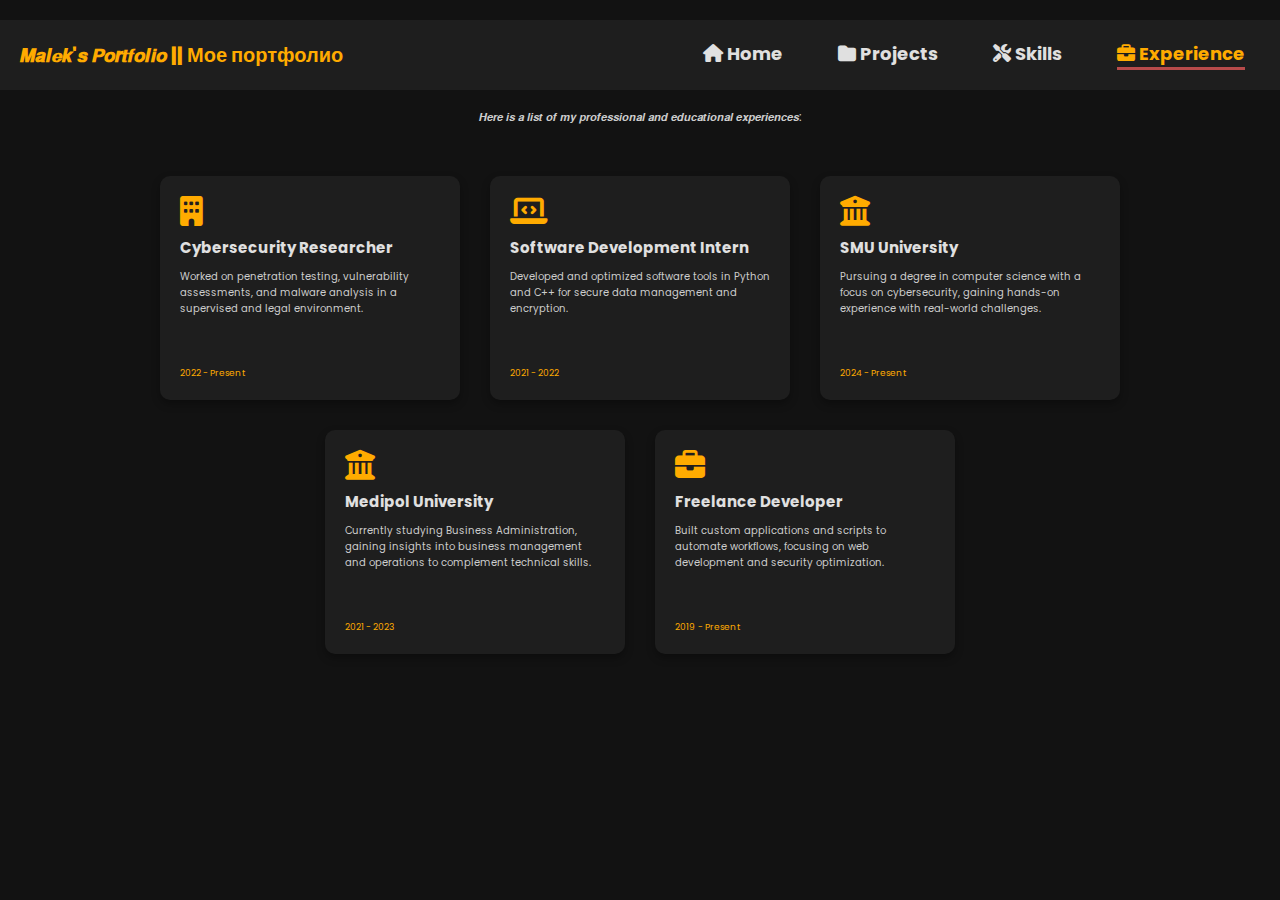
==== experience.html @ bccf7615 "Add files via upload" ====
<!DOCTYPE html>
<html lang="en">
<head>
    <meta charset="UTF-8">
    <meta name="viewport" content="width=device-width, initial-scale=1.0">
    <link rel="stylesheet" href="https://cdnjs.cloudflare.com/ajax/libs/font-awesome/6.5.2/css/all.min.css">
    <link rel="stylesheet" href="style.css">
    <title>My Experience</title>
    <style>
        /* Global Dark Theme Styles */
        body {
            font-family: 'Arial', sans-serif;
            margin: 0;
            padding: 0;
            background-color: #121212;
            color: #e0e0e0;
        }
        header {
            background-color: #1e1e1e;
            padding: 20px;
            text-align: center;
        }
        header .logo {
            font-size: 2rem;
            color: #ffab00;
            text-decoration: none;
        }
        nav a {
            color: #e0e0e0;
            margin: 0 15px;
            text-decoration: none;
            font-weight: bold;
        }
        nav a.active {
            color: #ffab00;
        }
        nav a:hover {
            color: #ffab00;
        }

        /* Experience Section */
        .experience {
            text-align: center;
            padding: 50px 0;
        }
        .experience h1 {
            font-size: 2.5rem;
            margin-bottom: 20px;
            color: #ffab00;
        }
        .experience p {
            font-size: 1.2rem;
            margin-bottom: 50px;
            color: #cccccc;
        }

        /* Experience Cards Layout */
        .experience-container {
            display: flex;
            justify-content: center;
            flex-wrap: wrap;
            gap: 30px;
        }

        .experience-card {
            background: #1e1e1e;
            padding: 20px;
            border-radius: 10px;
            width: 300px;
            box-shadow: 0 4px 8px rgba(0, 0, 0, 0.3);
            text-align: left;
            transition: transform 0.3s ease;
        }
        .experience-card:hover {
            transform: scale(1.05);
        }
        .experience-card i {
            font-size: 3rem;
            color: #ffab00;
            margin-bottom: 10px;
        }
        .experience-card h3 {
            font-size: 1.5rem;
            margin-bottom: 10px;
        }
        .experience-card p {
            font-size: 1rem;
            color: #cccccc;
            line-height: 1.6;
        }
        .experience-card span {
            display: block;
            font-size: 0.9rem;
            color: #ffab00;
            margin-top: 5px;
        }

        /* Responsive Design */
        @media (max-width: 768px) {
            header {
                padding: 10px 20px;
            }
            .experience h1 {
                font-size: 2rem;
            }
            .experience p {
                font-size: 1rem;
            }
            .experience-card {
                width: 100%;
            }
        }
    </style>
</head>

<body>
    <header>
        <a href="index.html" class="logo">𝙈𝙖𝙡𝙚𝙠'𝙨 𝙋𝙤𝙧𝙩𝙛𝙤𝙡𝙞𝙤 || Мое портфолио</a>
        <nav>
            <a href="index.html"><i class="fa-solid fa-house"></i> Home</a>
            <a href="projects.html"><i class="fa-solid fa-folder"></i> Projects</a>
            <a href="skills.html"><i class="fa-solid fa-tools"></i> Skills</a>
            <a href="experience.html" class="active"><i class="fa-solid fa-briefcase"></i> Experience</a>
        </nav>
    </header>

    <section class="experience">
        <h1>My Experience</h1>
        <p>𝙃𝙚𝙧𝙚 𝙞𝙨 𝙖 𝙡𝙞𝙨𝙩 𝙤𝙛 𝙢𝙮 𝙥𝙧𝙤𝙛𝙚𝙨𝙨𝙞𝙤𝙣𝙖𝙡 𝙖𝙣𝙙 𝙚𝙙𝙪𝙘𝙖𝙩𝙞𝙤𝙣𝙖𝙡 𝙚𝙭𝙥𝙚𝙧𝙞𝙚𝙣𝙘𝙚𝙨:</p>

        <div class="experience-container">
            <!-- Experience 1: Job -->
            <div class="experience-card">
                <i class="fa-solid fa-building"></i>
                <h3>Cybersecurity Researcher</h3>
                <p>Worked on penetration testing, vulnerability assessments, and malware analysis in a supervised and legal environment.</p>
                <span>2022 - Present</span>
            </div>

            <!-- Experience 2: Internship -->
            <div class="experience-card">
                <i class="fa-solid fa-laptop-code"></i>
                <h3>Software Development Intern</h3>
                <p>Developed and optimized software tools in Python and C++ for secure data management and encryption.</p>
                <span>2021 - 2022</span>
            </div>

            <!-- Experience 3: SMU University -->
            <div class="experience-card">
                <i class="fa-solid fa-university"></i>
                <h3>SMU University</h3>
                <p>Pursuing a degree in computer science with a focus on cybersecurity, gaining hands-on experience with real-world challenges.</p>
                <span>2024 - Present</span>
            </div>

            <!-- Experience 4: Business Administration at Medipol University -->
            <div class="experience-card">
                <i class="fa-solid fa-university"></i>
                <h3>Medipol University</h3>
                <p>Currently studying Business Administration, gaining insights into business management and operations to complement technical skills.</p>
                <span>2021 - 2023</span>
            </div>

            <!-- Experience 5: Freelance -->
            <div class="experience-card">
                <i class="fa-solid fa-briefcase"></i>
                <h3>Freelance Developer</h3>
                <p>Built custom applications and scripts to automate workflows, focusing on web development and security optimization.</p>
                <span>2019 - Present</span>
            </div>
        </div>
    </section>

    <script src="script.js"></script>
</body>
</html>
---- style.css ----
@import url('https://fonts.googleapis.com/css2?family=Poppins:wght@100;200;300;400;500;600&display=swap');

*{
    margin: 0;
    padding: 0;
    box-sizing: border-box;
    text-decoration: none;
    border: none;
    outline: none;
    font-family: 'Poppins', sans-serif;
}

.projects h1 {
    font-size: 4rem; /* Increase size for the heading */
}

.projects p {
    font-size: 2rem; /* Increase size for the paragraph */
}

.projects ul li {
    font-size: 2rem; /* Increase size for the list items */
}



html{
    font-size: 62.5%;
}

body{
    width: 100%;
    height: 100vh;
    overflow-x: hidden;
    background-color: black;
    color: white;
    overflow: hidden; /* Disables scrolling */
    height: 100%; 
}

.bottom-right-gif {
    position: fixed;   /* Keep it fixed so it stays in the bottom right even when scrolling */
    bottom: 20px;      /* Distance from the bottom of the page */
    right: 20px;       /* Distance from the right of the page */
    width: 150px;      /* Adjust the width as needed */
    height: auto;      /* Maintain aspect ratio */
    z-index: 1000;     /* Ensure it's above other content */
}


header{
    margin-top: 20px;
    position: fixed;
    top: 0;
    left: 0;
    width: 100%;
    padding: 1rem 9%;
    background-color: transparent;
    filter: drop-shadow(10px);
    display: flex;
    justify-content: space-between;
    align-items: center;
    z-index: 100;
}

header nav {
    display: flex; /* Use flexbox for layout */
    justify-content: center; /* Center the nav items */
    gap: 25px; /* Add space between the nav items */
}


.logo{
    font-size: 3rem;
    color: #b74b4b;
    font-weight: 800;
    z-index: 1000;
    cursor: pointer;
    transition: top 0.5s ease;
}

.logo:hover{
    transform: scale(1.1);
}

nav a{
    font-size: 1.8rem;
    color: white;
    margin-left: 4rem;
    font-weight: 500;
    transition: 0.3s ease;
    border-bottom: 3px solid transparent;
    
}

nav a:hover,
nav a.active{
    color: #b74b4b;
    border-bottom: 3px solid #b74b4b;
}

@media(max-width:995px){
    nav{
        position: absolute;
        display: none;
        top: 0;
        right: 0;
        width: 40%;
        border-left: 3px solid #b74b4b;
        border-bottom: 3px solid #b74b4b;
        border-bottom-left-radius: 2rem;
        padding: 1rem solid;
        background-color: #161616;
        border-top: 0.1rem solid rgba(0,0,0,0.1);
    }

    nav.active{
        display: block;
    }

    nav a{
        display: block;
        font-size: 2rem;
        margin: 3rem 0;
    }

    nav a:hover,
    nav a.active{
        padding: 1rem;
        border-radius: 0.5rem;
        border-bottom: 0.5rem solid #b74b4b;
    }
}

section{
    min-height: 100vh;
    padding: 5rem 9% 5rem;
}

.home{
    display: flex;
    justify-content: center;
    align-items: center;
    gap: 8rem;
    background-color: black;
}

.home .home-content h1{
    font-size: 6rem;
    font-weight: 700;
    line-height: 1.3;
}

span{
    color: #b74b4b;
}

.home-content h3{
    font-size: 4rem;
    margin-bottom: 1rem;
    font-weight: 700;
}

.home-content p{
    font-size: 1.6rem;
}

.home-img{
    border-radius: 50%;
}

.home-img img{
    position: relative;
    width: 32vw;
    border-radius: 50%;
    box-shadow: 0 0 25px solid #b74b4b;
    cursor: pointer;
    transition: 0.2s linear;
}

.home-img img:hover{
    font-size: 1.8rem;
    font-weight: 500;
}

.social-icons a{
    display: inline-flex;
    justify-content: center;
    align-items: center;
    width: 4rem;
    height: 4rem;
    background-color: transparent;
    border: 0.2rem solid #b74b4b;
    font-size: 2rem;
    border-radius: 50%;
    margin: 3rem 1.5rem 3rem 0;
    transition: 0.3s ease;
    color: #b74b4b;
}

.social-icons a:hover{
    color: black;
    transform: scale(1.3) translateY(-5px);
    background-color: #b74b4b;
    box-shadow: 0  0 25px #b74b4b;
}

.btn{
    display: inline-block;
    padding: 1rem 2.8rem;
    background-color: black;
    border-radius: 4rem;
    font-size: 1.6rem;
    color: #b74b4b;
    letter-spacing: 0.3rem;
    font-weight: 600;
    border: 2px solid #b74b4b;
    transition: 0.3s ease;
    cursor: pointer;
}

.btn:hover{
    transform: scale3d(1.03);
    background-color: #b74b4b;
    color: black;
    box-shadow: 0 0 25px #b74b4b;
}

.typing-text{
    font-size: 34px;
    font-weight: 600;
    min-width: 280px;
}

.typing-text span{
    position: relative;
}

.typing-text span::before{
    content: "software Developer";
    color: #b74b4b;
    animation: words 20s infinite;
}

.typing-text span::after{
    content: "";
    background-color: black;
    position: absolute;
    width: calc(100% + 8px);
    height: 100%;
    border-left: 3px solid black;
    right: -8;
    animation: cursor 0.6s infinite;
}

@keyframes cursor{
    to{
        border-left: 3px solid #b74b4b;
    }
}

@keyframes words{
    0%, 20%{
        content: "Developer";
    }
    21%, 40%{
        content: "Student";
    }
    41%, 60%{
        content: "Researcher";
    }
    81%, 100%{
        content: "Script Writer";
    }
}

@media (max-width: 1000px){
    .home{
        gap: 4rem;
    }
}

@media(max-width:995px){
    .home{
        flex-direction: column;
        margin: 5rem 4rem;
    }

    .home .home-content h3{
        font-size: 2.5rem;
    }

    .home-content h1{
        font-size: 5rem;
    }

    .home-img img{
        width: 70vw;
        margin-top: 4rem;
    }
}
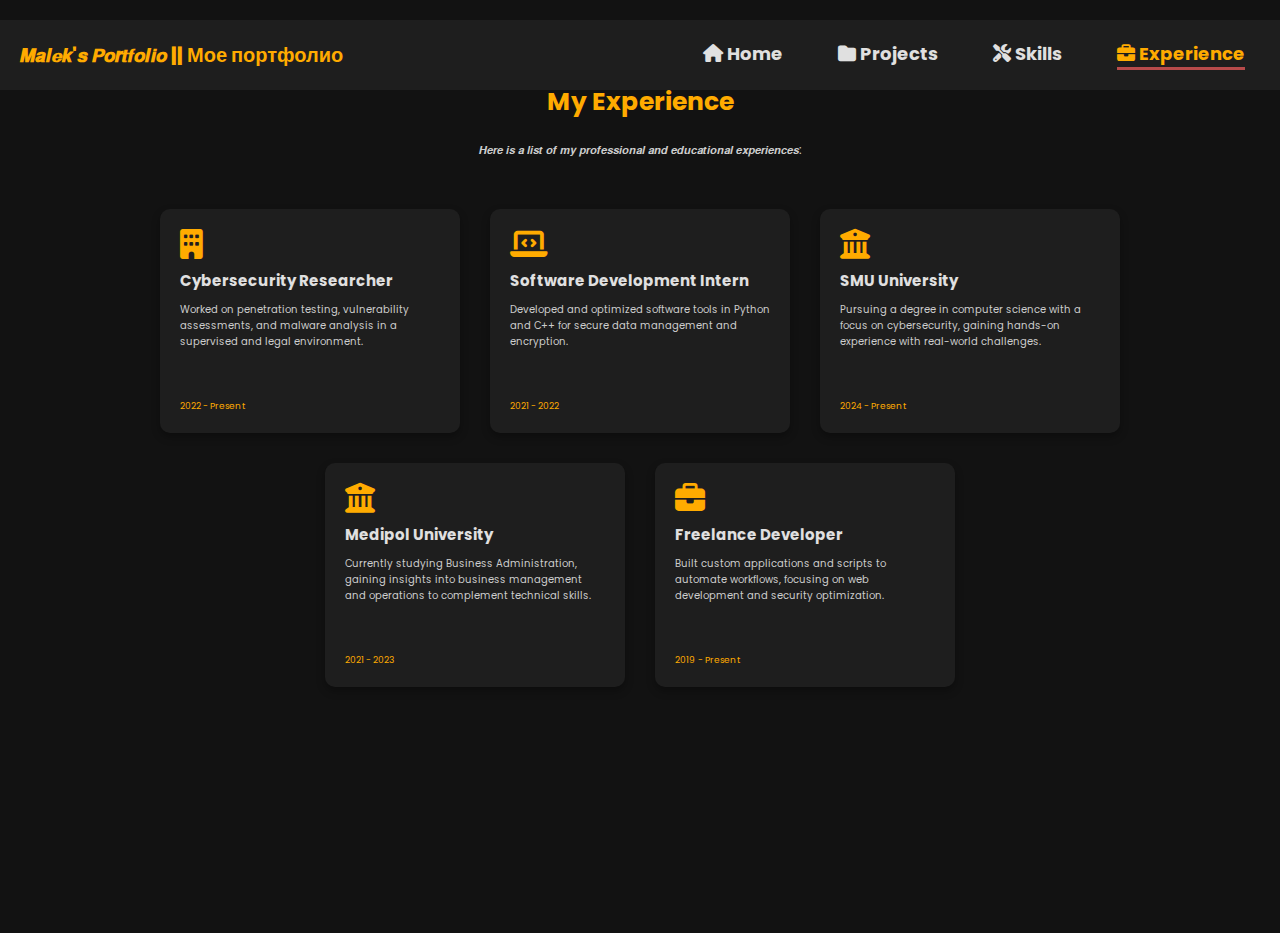
==== commit 458efaa0: "new new new" ====
--- a/experience.html
+++ b/experience.html
@@ -5,7 +5,7 @@
     <meta name="viewport" content="width=device-width, initial-scale=1.0">
     <link rel="stylesheet" href="https://cdnjs.cloudflare.com/ajax/libs/font-awesome/6.5.2/css/all.min.css">
     <link rel="stylesheet" href="style.css">
-    <title>My Experience</title>
+    <br><br><br><title>My Experience</title>
     <style>
         /* Global Dark Theme Styles */
         body {
--- a/style.css
+++ b/style.css
@@ -9,6 +9,37 @@
     outline: none;
     font-family: 'Poppins', sans-serif;
 }
+
+img {
+    max-width: 100%;
+    height: auto;
+  }
+
+/* Desktop styles */
+.container {
+    display: flex;
+    flex-direction: row;
+  }
+  
+  /* Mobile styles */
+  @media (max-width: 768px) {
+    .container {
+      flex-direction: column;
+    }
+  }
+  
+  @media (max-width: 480px) {
+    /* Styles for phones */
+    body {
+      font-size: 14px;
+    }
+  }
+  @media (max-width: 768px) {
+    /* Styles for tablets and smaller screens */
+    body {
+      font-size: 16px;
+    }
+  }
 
 .projects h1 {
     font-size: 4rem; /* Increase size for the heading */
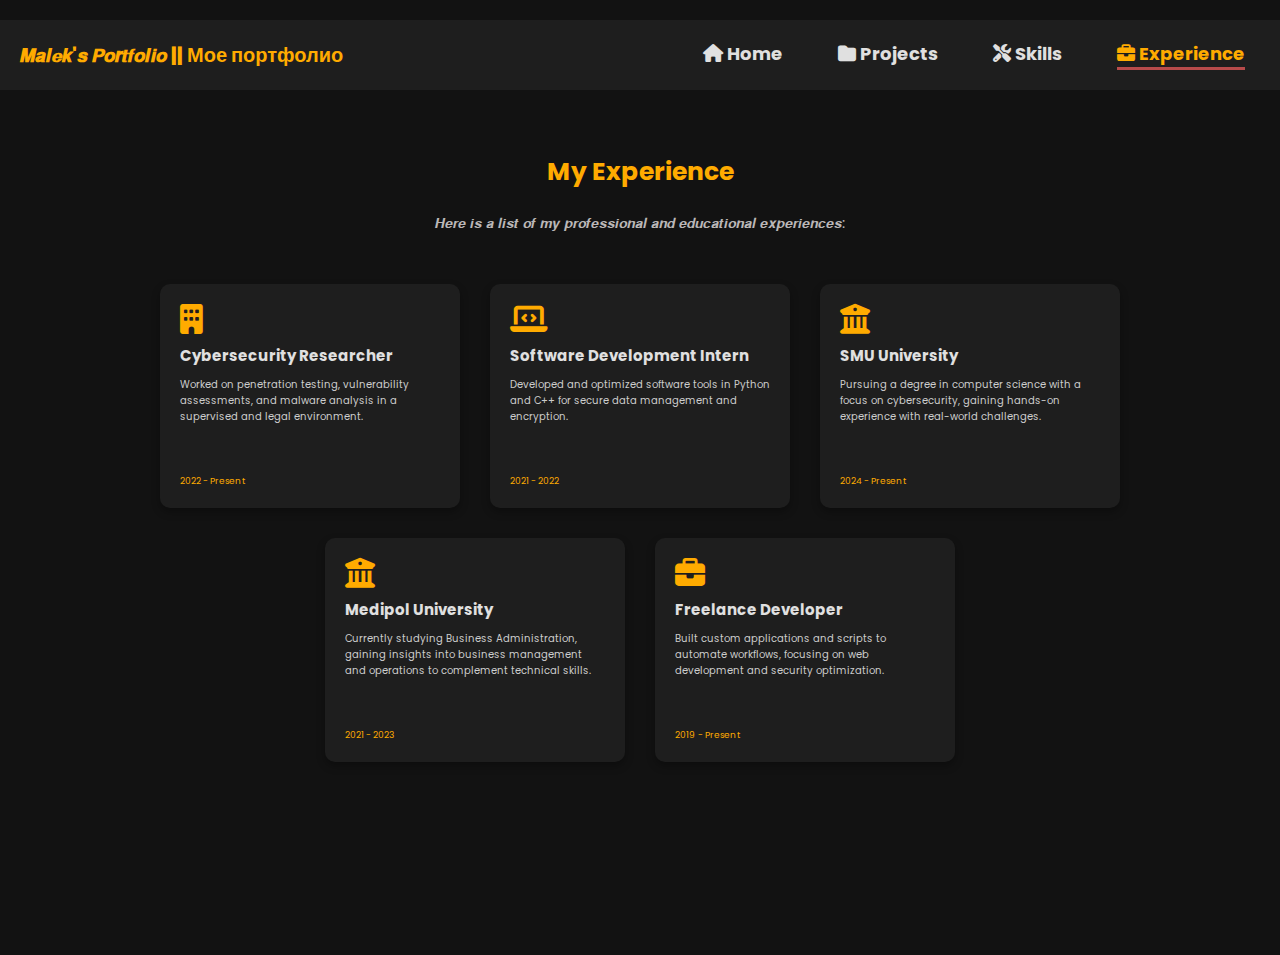
==== commit b666b468: "these are the new changes" ====
--- a/experience.html
+++ b/experience.html
@@ -5,7 +5,8 @@
     <meta name="viewport" content="width=device-width, initial-scale=1.0">
     <link rel="stylesheet" href="https://cdnjs.cloudflare.com/ajax/libs/font-awesome/6.5.2/css/all.min.css">
     <link rel="stylesheet" href="style.css">
-    <br><br><br><title>My Experience</title>
+    <link rel="icon" href="giga.png" type="image/x-icon">
+    <br><br><br><br><br><title>Experience</title>
     <style>
         /* Global Dark Theme Styles */
         body {
@@ -14,12 +15,21 @@
             padding: 0;
             background-color: #121212;
             color: #e0e0e0;
+            overflow-y: auto;
         }
         header {
-            background-color: #1e1e1e;
-            padding: 20px;
-            text-align: center;
-        }
+    background-color: #1e1e1e;
+    padding: 20px;
+    text-align: center;
+    position: fixed;
+    width: 100%;
+    top: 0;
+    left: 0;
+    z-index: 1000;
+    transition: top 0.3s ease; /* Smooth transition */
+    overflow-y: auto;
+}
+
         header .logo {
             font-size: 2rem;
             color: #ffab00;
@@ -49,9 +59,9 @@
             color: #ffab00;
         }
         .experience p {
-            font-size: 1.2rem;
+            font-size: 1.5rem;
             margin-bottom: 50px;
-            color: #cccccc;
+            color: #bab7b7;
         }
 
         /* Experience Cards Layout */
@@ -125,7 +135,7 @@
     </header>
 
     <section class="experience">
-        <h1>My Experience</h1>
+        <br<br><br><br><br><h1>My Experience</h1>
         <p>𝙃𝙚𝙧𝙚 𝙞𝙨 𝙖 𝙡𝙞𝙨𝙩 𝙤𝙛 𝙢𝙮 𝙥𝙧𝙤𝙛𝙚𝙨𝙨𝙞𝙤𝙣𝙖𝙡 𝙖𝙣𝙙 𝙚𝙙𝙪𝙘𝙖𝙩𝙞𝙤𝙣𝙖𝙡 𝙚𝙭𝙥𝙚𝙧𝙞𝙚𝙣𝙘𝙚𝙨:</p>
 
         <div class="experience-container">
--- a/style.css
+++ b/style.css
@@ -21,25 +21,7 @@
     flex-direction: row;
   }
   
-  /* Mobile styles */
-  @media (max-width: 768px) {
-    .container {
-      flex-direction: column;
-    }
-  }
-  
-  @media (max-width: 480px) {
-    /* Styles for phones */
-    body {
-      font-size: 14px;
-    }
-  }
-  @media (max-width: 768px) {
-    /* Styles for tablets and smaller screens */
-    body {
-      font-size: 16px;
-    }
-  }
+
 
 .projects h1 {
     font-size: 4rem; /* Increase size for the heading */
@@ -103,7 +85,7 @@
 
 .logo{
     font-size: 3rem;
-    color: #b74b4b;
+    color: #838383;
     font-weight: 800;
     z-index: 1000;
     cursor: pointer;
@@ -130,38 +112,7 @@
     border-bottom: 3px solid #b74b4b;
 }
 
-@media(max-width:995px){
-    nav{
-        position: absolute;
-        display: none;
-        top: 0;
-        right: 0;
-        width: 40%;
-        border-left: 3px solid #b74b4b;
-        border-bottom: 3px solid #b74b4b;
-        border-bottom-left-radius: 2rem;
-        padding: 1rem solid;
-        background-color: #161616;
-        border-top: 0.1rem solid rgba(0,0,0,0.1);
-    }
-
-    nav.active{
-        display: block;
-    }
-
-    nav a{
-        display: block;
-        font-size: 2rem;
-        margin: 3rem 0;
-    }
-
-    nav a:hover,
-    nav a.active{
-        padding: 1rem;
-        border-radius: 0.5rem;
-        border-bottom: 0.5rem solid #b74b4b;
-    }
-}
+
 
 section{
     min-height: 100vh;
@@ -196,20 +147,19 @@
     font-size: 1.6rem;
 }
 
-.home-img{
-    border-radius: 50%;
-}
-
-.home-img img{
+.home-img {
+    /* Removed border-radius to ensure the parent container has no rounding */
+}
+
+.home-img img {
     position: relative;
-    width: 32vw;
-    border-radius: 50%;
-    box-shadow: 0 0 25px solid #b74b4b;
+    width: 200vw; /* Increased width to make the GIF bigger */
+    box-shadow: none; /* Removed the box-shadow (border) */
     cursor: pointer;
     transition: 0.2s linear;
 }
 
-.home-img img:hover{
+.home-img img:hover {
     font-size: 1.8rem;
     font-weight: 500;
 }
@@ -269,7 +219,7 @@
 
 .typing-text span::before{
     content: "software Developer";
-    color: #b74b4b;
+    color: hsl(216, 2%, 51%);
     animation: words 20s infinite;
 }
 
@@ -305,29 +255,3 @@
     }
 }
 
-@media (max-width: 1000px){
-    .home{
-        gap: 4rem;
-    }
-}
-
-@media(max-width:995px){
-    .home{
-        flex-direction: column;
-        margin: 5rem 4rem;
-    }
-
-    .home .home-content h3{
-        font-size: 2.5rem;
-    }
-
-    .home-content h1{
-        font-size: 5rem;
-    }
-
-    .home-img img{
-        width: 70vw;
-        margin-top: 4rem;
-    }
-}
-
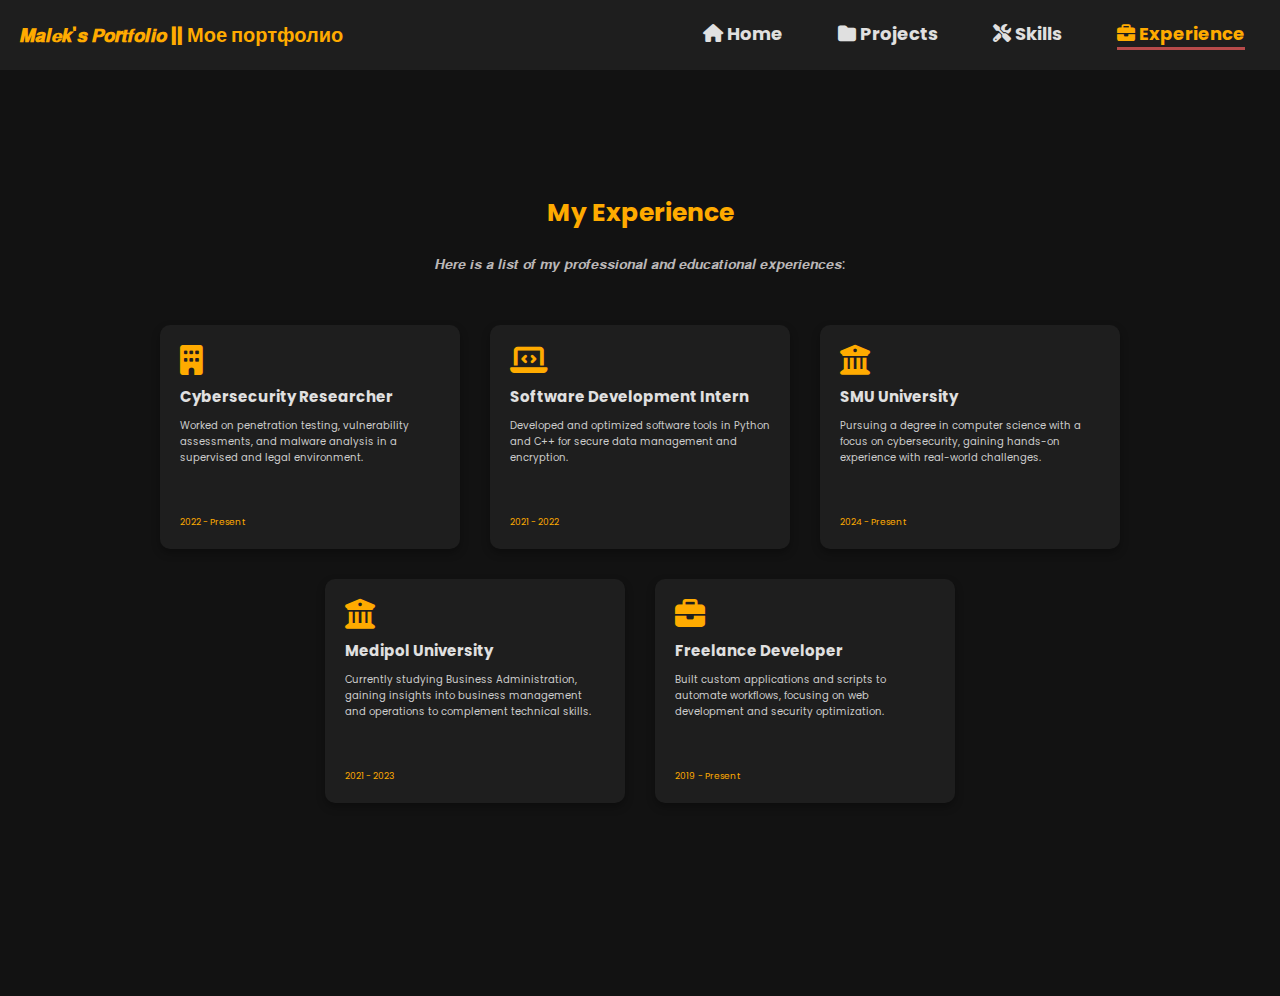
==== commit 6337114b: "newest changes" ====
--- a/experience.html
+++ b/experience.html
@@ -6,11 +6,12 @@
     <link rel="stylesheet" href="https://cdnjs.cloudflare.com/ajax/libs/font-awesome/6.5.2/css/all.min.css">
     <link rel="stylesheet" href="style.css">
     <link rel="icon" href="giga.png" type="image/x-icon">
-    <br><br><br><br><br><title>Experience</title>
+    <br<br><br><br><br><br<br><br><br><br><title>Experience</title>
     <style>
         /* Global Dark Theme Styles */
-        body {
+        html, body {
             font-family: 'Arial', sans-serif;
+            height: 125;
             margin: 0;
             padding: 0;
             background-color: #121212;
@@ -18,17 +19,17 @@
             overflow-y: auto;
         }
         header {
-    background-color: #1e1e1e;
-    padding: 20px;
-    text-align: center;
-    position: fixed;
-    width: 100%;
-    top: 0;
-    left: 0;
-    z-index: 1000;
-    transition: top 0.3s ease; /* Smooth transition */
-    overflow-y: auto;
-}
+            background-color: #1e1e1e;
+            padding: 20px;
+            text-align: center;
+            position: fixed;
+            width: 100%;
+            top: 0;
+            left: 0;
+            z-index: 1000;
+            margin: 0; /* Ensure no margin above the header */
+            }
+
 
         header .logo {
             font-size: 2rem;
@@ -108,7 +109,22 @@
         /* Responsive Design */
         @media (max-width: 768px) {
             header {
-                padding: 10px 20px;
+            background-color: #1e1e1e;
+            padding: 20px;
+            text-align: center;
+            position: fixed;
+            width: 100%;
+            top: 0;
+            left: 0;
+            z-index: 1000;
+            margin: 0; /* Ensure no margin above the header */
+            }
+
+            header .logo {
+                font-size: 2rem;
+                 color: #ffab00;
+                text-decoration: none;
+
             }
             .experience h1 {
                 font-size: 2rem;
--- a/style.css
+++ b/style.css
@@ -17,10 +17,30 @@
 
 /* Desktop styles */
 .container {
+    width: 400px;
+    height: 225px;
+    float: right;
+     position: relative;
+     top: -500px;
+    flex: center;
+    margin: 500px;
     display: flex;
-    flex-direction: row;
+    justify-content: flex-end;
   }
   
+.container gif {
+        position: absolute; /* Allows precise placement */
+        top: 50px;  /* Adjust this value to move the GIF up or down */
+        right: 30px; /* Adjust this value to move the GIF left or right */
+        width: 150px;  /* Adjust the width of the GIF */
+        height: 150px; /* Adjust the height of the GIF */
+        z-index: 2;    /* Ensures the GIF stays on top of the video */  
+}
+
+iframe {
+    z-index: 1; /* Ensures the video stays behind the GIF */
+}
+
 
 
 .projects h1 {
@@ -47,7 +67,7 @@
     overflow-x: hidden;
     background-color: black;
     color: white;
-    overflow: hidden; /* Disables scrolling */
+    overflow-y: auto; /* Disables scrolling */
     height: 100%; 
 }
 
@@ -68,12 +88,13 @@
     left: 0;
     width: 100%;
     padding: 1rem 9%;
-    background-color: transparent;
+    background-color: #000000;
     filter: drop-shadow(10px);
     display: flex;
     justify-content: space-between;
     align-items: center;
-    z-index: 100;
+    z-index: 1000;
+    margin: 0;
 }
 
 header nav {
@@ -157,11 +178,13 @@
     box-shadow: none; /* Removed the box-shadow (border) */
     cursor: pointer;
     transition: 0.2s linear;
+    z-index: 100;
 }
 
 .home-img img:hover {
     font-size: 1.8rem;
     font-weight: 500;
+    z-index: 100;
 }
 
 .social-icons a{
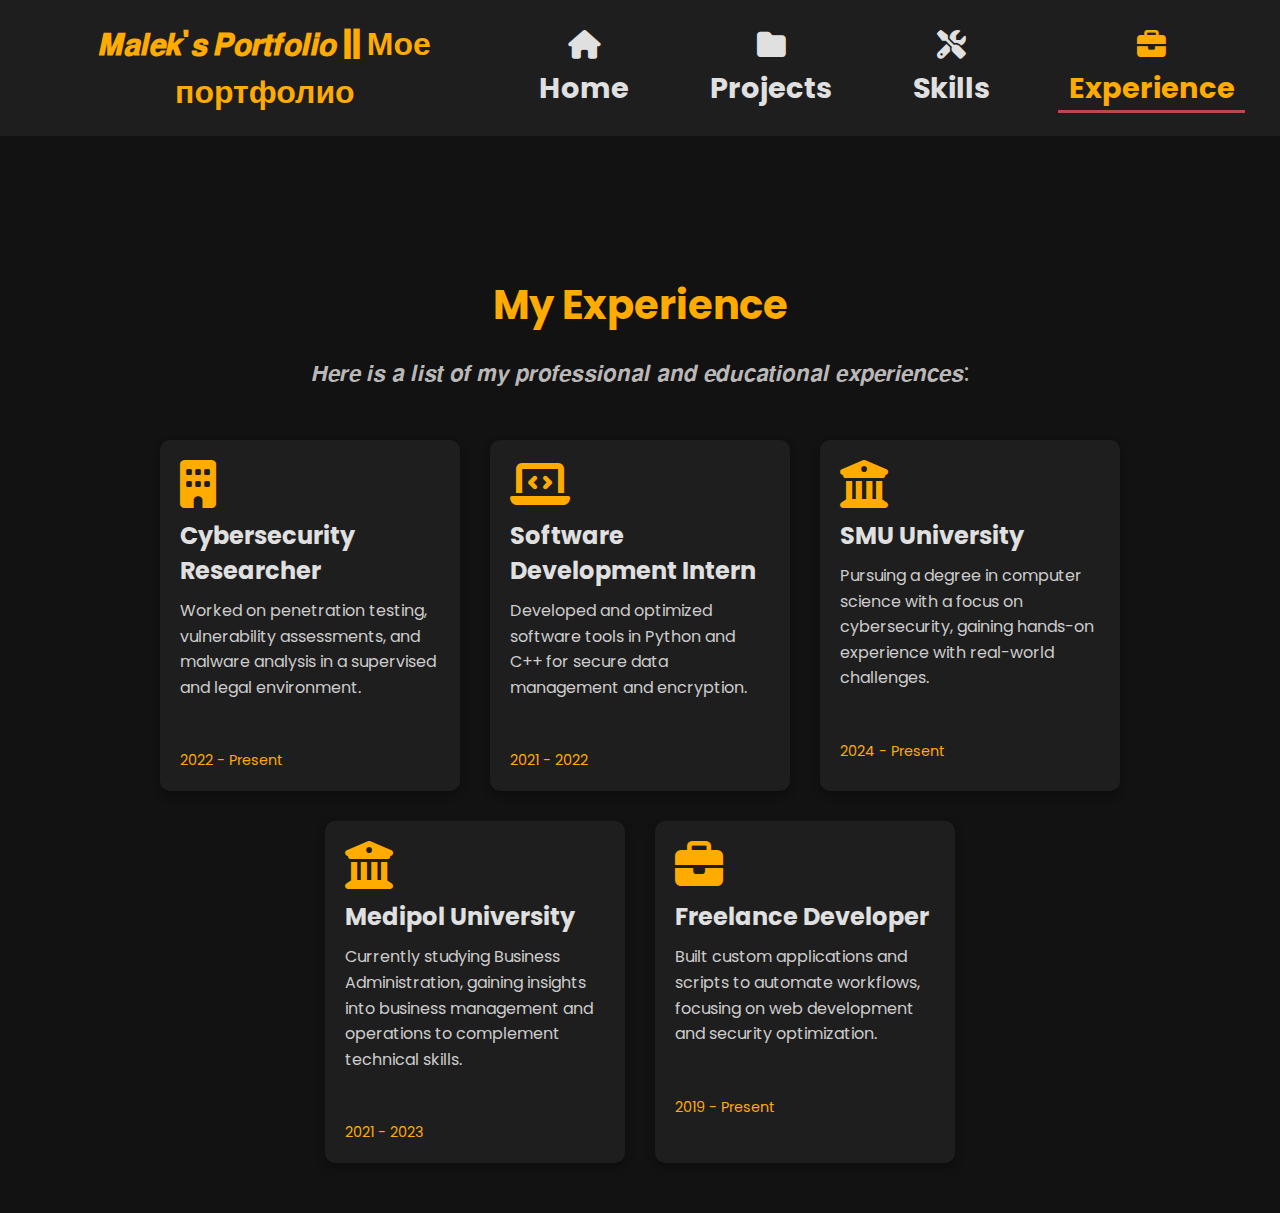
==== commit 706b4db7: "newest dosto" ====
--- a/experience.html
+++ b/experience.html
@@ -28,7 +28,8 @@
             left: 0;
             z-index: 1000;
             margin: 0; /* Ensure no margin above the header */
-            }
+            overflow-y: auto;
+        }
 
 
         header .logo {
--- a/style.css
+++ b/style.css
@@ -55,12 +55,6 @@
     font-size: 2rem; /* Increase size for the list items */
 }
 
-
-
-html{
-    font-size: 62.5%;
-}
-
 body{
     width: 100%;
     height: 100vh;
@@ -187,17 +181,17 @@
     z-index: 100;
 }
 
-.social-icons a{
-    display: inline-flex;
-    justify-content: center;
-    align-items: center;
+.social-icons a {
+    display: inline-flex;  /* Makes the links align like inline elements, while using flexbox layout */
+    justify-content: center; /* Center the icon inside the link */
+    align-items: center; /* Vertically center the icon */
     width: 4rem;
     height: 4rem;
     background-color: transparent;
     border: 0.2rem solid #b74b4b;
     font-size: 2rem;
-    border-radius: 50%;
-    margin: 3rem 1.5rem 3rem 0;
+    border-radius: 50%; /* Makes the icon circular */
+    margin: 1rem; /* Adjust margin for better spacing */
     transition: 0.3s ease;
     color: #b74b4b;
 }
@@ -208,6 +202,7 @@
     background-color: #b74b4b;
     box-shadow: 0  0 25px #b74b4b;
 }
+
 
 .btn{
     display: inline-block;
@@ -274,7 +269,7 @@
         content: "Researcher";
     }
     81%, 100%{
-        content: "Script Writer";
-    }
-}
-
+        content: "Scripter";
+    }
+}
+
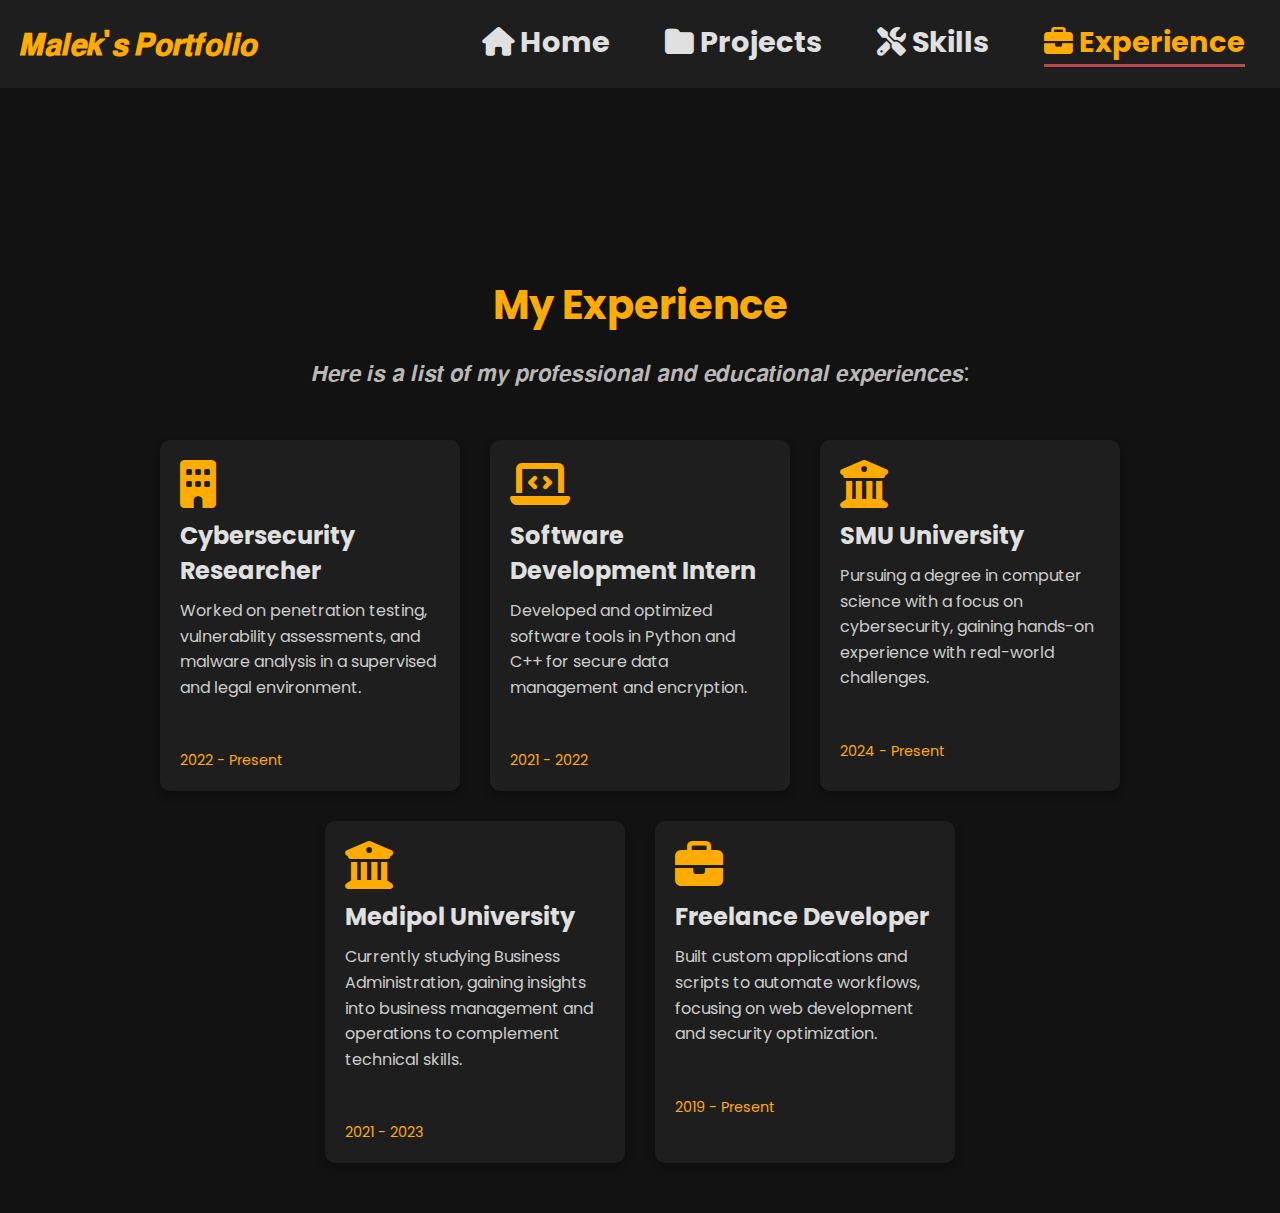
==== commit e039a97a: "newesth" ====
--- a/experience.html
+++ b/experience.html
@@ -142,7 +142,7 @@
 
 <body>
     <header>
-        <a href="index.html" class="logo">𝙈𝙖𝙡𝙚𝙠'𝙨 𝙋𝙤𝙧𝙩𝙛𝙤𝙡𝙞𝙤 || Мое портфолио</a>
+        <a href="index.html" class="logo">𝙈𝙖𝙡𝙚𝙠'𝙨 𝙋𝙤𝙧𝙩𝙛𝙤𝙡𝙞𝙤</a>
         <nav>
             <a href="index.html"><i class="fa-solid fa-house"></i> Home</a>
             <a href="projects.html"><i class="fa-solid fa-folder"></i> Projects</a>
--- a/style.css
+++ b/style.css
@@ -63,6 +63,7 @@
     color: white;
     overflow-y: auto; /* Disables scrolling */
     height: 100%; 
+    padding-top: 110px;
 }
 
 .bottom-right-gif {
@@ -81,7 +82,7 @@
     top: 0;
     left: 0;
     width: 100%;
-    padding: 1rem 9%;
+    padding: 0.5rem 5%;
     background-color: #000000;
     filter: drop-shadow(10px);
     display: flex;
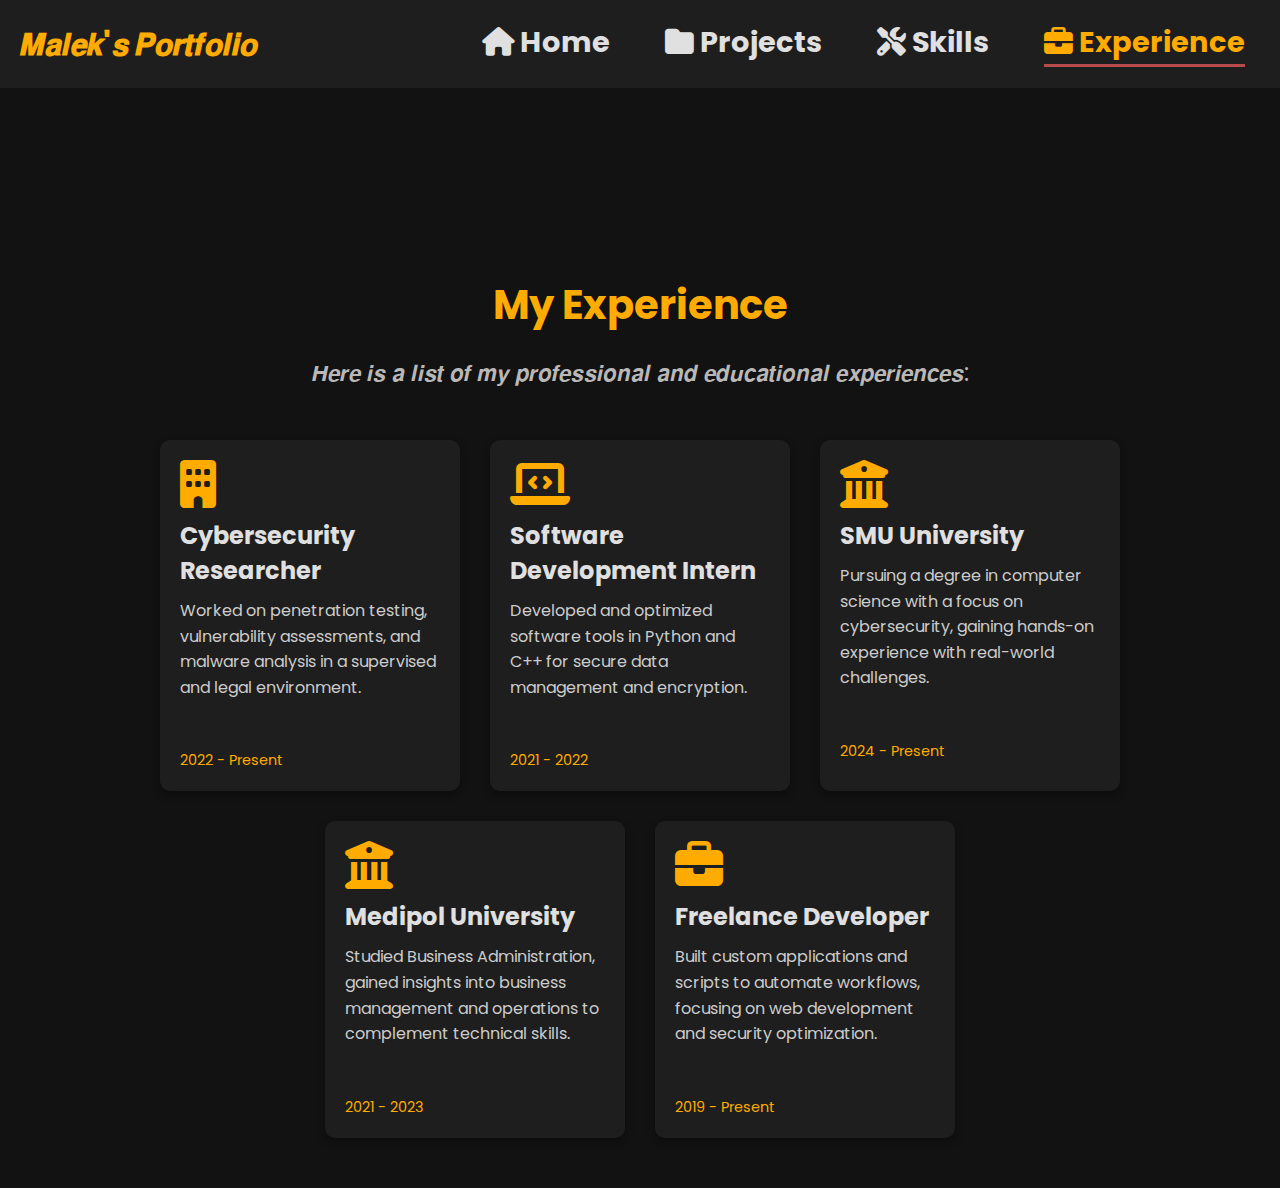
==== commit 1dc3ef10: "experience change" ====
--- a/experience.html
+++ b/experience.html
@@ -184,7 +184,7 @@
             <div class="experience-card">
                 <i class="fa-solid fa-university"></i>
                 <h3>Medipol University</h3>
-                <p>Currently studying Business Administration, gaining insights into business management and operations to complement technical skills.</p>
+                <p>Studied Business Administration, gained insights into business management and operations to complement technical skills.</p>
                 <span>2021 - 2023</span>
             </div>
 
